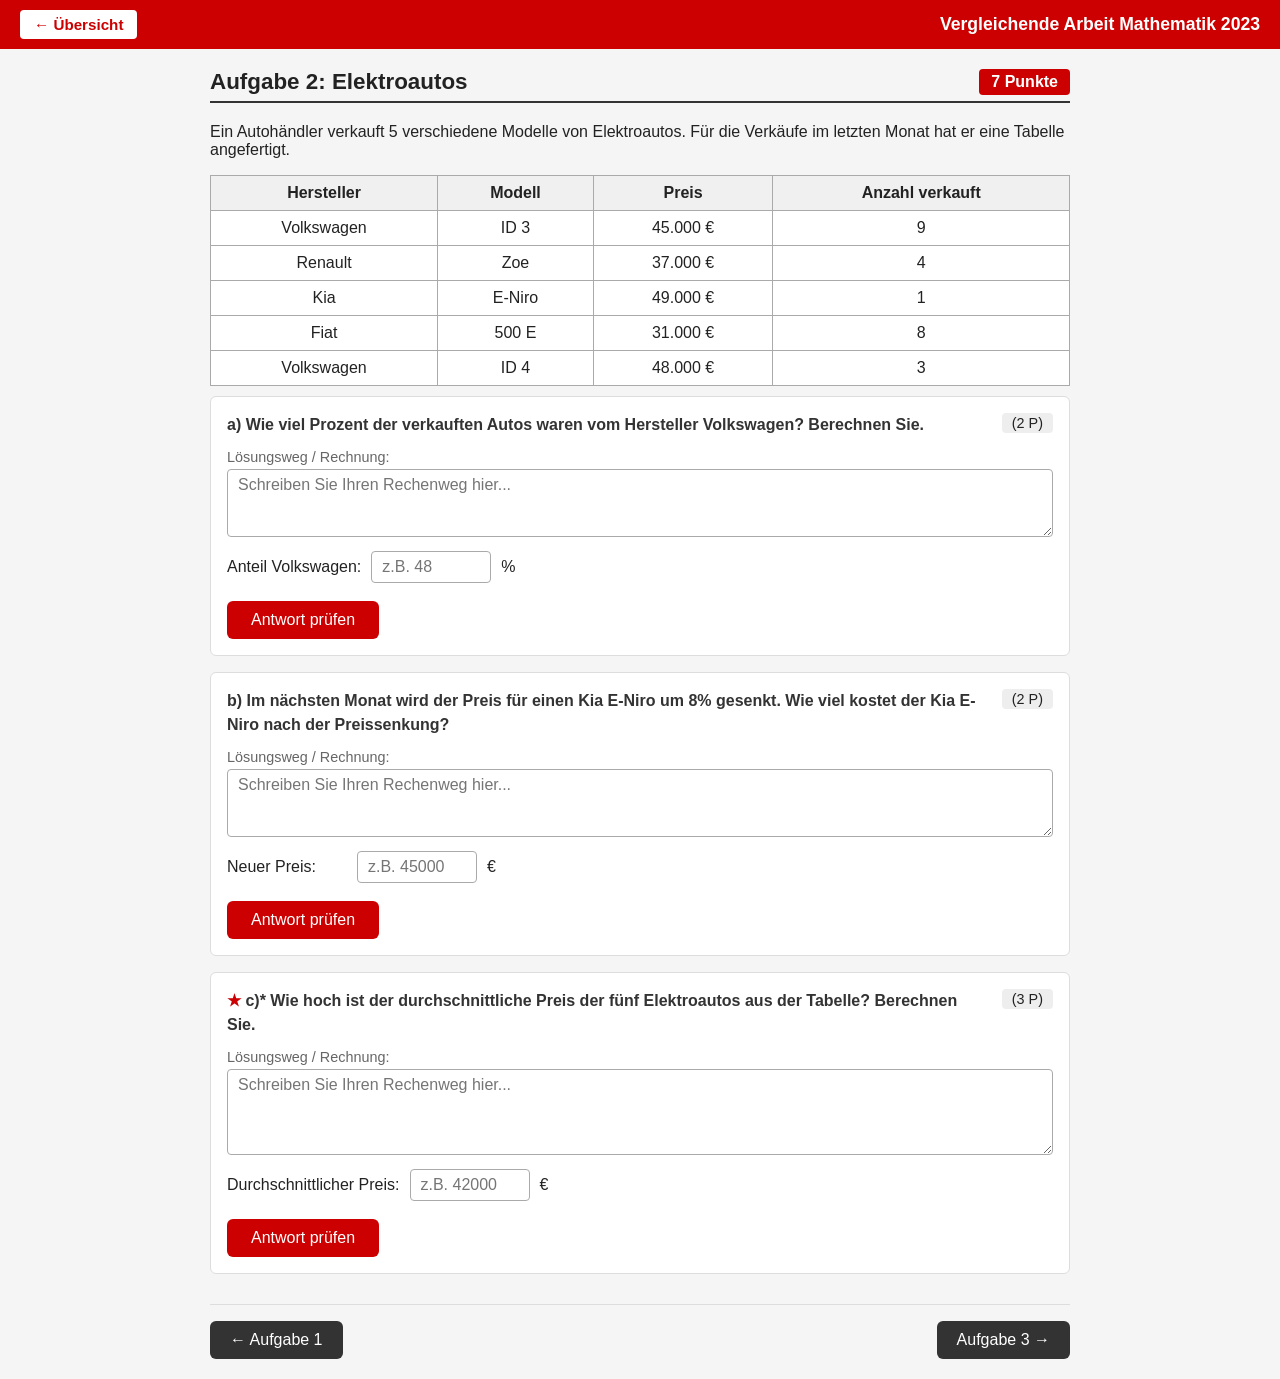
==== aufgabe2.html @ 85f67a40 "initial" ====
<!DOCTYPE html>
<html lang="de">
<head>
    <meta charset="UTF-8">
    <meta name="viewport" content="width=device-width, initial-scale=1.0">
    <title>Aufgabe 2 – Elektroautos</title>
    <link rel="stylesheet" href="style.css">
</head>
<body>
<div class="page-header">
    <a href="index.html" class="back-btn">← Übersicht</a>
    <h2>Vergleichende Arbeit Mathematik 2023</h2>
</div>
<div class="task-page">
    <div class="task-title">
        Aufgabe 2: Elektroautos
        <span class="pts-badge">7 Punkte</span>
    </div>
    <p style="margin-bottom:16px;">Ein Autohändler verkauft 5 verschiedene Modelle von Elektroautos. Für die Verkäufe im letzten Monat hat er eine Tabelle angefertigt.</p>

    <table>
        <thead>
            <tr><th>Hersteller</th><th>Modell</th><th>Preis</th><th>Anzahl verkauft</th></tr>
        </thead>
        <tbody>
            <tr><td>Volkswagen</td><td>ID 3</td><td>45.000 €</td><td>9</td></tr>
            <tr><td>Renault</td><td>Zoe</td><td>37.000 €</td><td>4</td></tr>
            <tr><td>Kia</td><td>E-Niro</td><td>49.000 €</td><td>1</td></tr>
            <tr><td>Fiat</td><td>500 E</td><td>31.000 €</td><td>8</td></tr>
            <tr><td>Volkswagen</td><td>ID 4</td><td>48.000 €</td><td>3</td></tr>
        </tbody>
    </table>

    <!-- 2a -->
    <div class="subtask" id="sub2a">
        <div class="subtask-header">
            <div class="subtask-label">a) Wie viel Prozent der verkauften Autos waren vom Hersteller Volkswagen? Berechnen Sie.</div>
            <div class="subtask-pts">(2 P)</div>
        </div>
        <div class="work-area">
            <label>Lösungsweg / Rechnung:</label>
            <textarea id="work2a" rows="3" placeholder="Schreiben Sie Ihren Rechenweg hier..."></textarea>
        </div>
        <div class="input-row">
            <label>Anteil Volkswagen:</label>
            <input type="text" id="in2a" placeholder="z.B. 48"> %
        </div>
        <button class="submit-btn" id="btn2a" onclick="submit2a()">Antwort prüfen</button>
        <div class="feedback" id="fb2a"></div>
    </div>

    <!-- 2b -->
    <div class="subtask" id="sub2b">
        <div class="subtask-header">
            <div class="subtask-label">b) Im nächsten Monat wird der Preis für einen Kia E-Niro um 8% gesenkt. Wie viel kostet der Kia E-Niro nach der Preissenkung?</div>
            <div class="subtask-pts">(2 P)</div>
        </div>
        <div class="work-area">
            <label>Lösungsweg / Rechnung:</label>
            <textarea id="work2b" rows="3" placeholder="Schreiben Sie Ihren Rechenweg hier..."></textarea>
        </div>
        <div class="input-row">
            <label>Neuer Preis:</label>
            <input type="text" id="in2b" placeholder="z.B. 45000"> €
        </div>
        <button class="submit-btn" id="btn2b" onclick="submit2b()">Antwort prüfen</button>
        <div class="feedback" id="fb2b"></div>
    </div>

    <!-- 2c* -->
    <div class="subtask star-task" id="sub2c">
        <div class="subtask-header">
            <div class="subtask-label">c)* Wie hoch ist der durchschnittliche Preis der fünf Elektroautos aus der Tabelle? Berechnen Sie.</div>
            <div class="subtask-pts">(3 P)</div>
        </div>
        <div class="work-area">
            <label>Lösungsweg / Rechnung:</label>
            <textarea id="work2c" rows="4" placeholder="Schreiben Sie Ihren Rechenweg hier..."></textarea>
        </div>
        <div class="input-row">
            <label>Durchschnittlicher Preis:</label>
            <input type="text" id="in2c" placeholder="z.B. 42000"> €
        </div>
        <button class="submit-btn" id="btn2c" onclick="submit2c()">Antwort prüfen</button>
        <div class="feedback" id="fb2c"></div>
    </div>

    <div class="nav-footer">
        <a href="aufgabe1.html">← Aufgabe 1</a>
        <a href="aufgabe3.html">Aufgabe 3 →</a>
    </div>
</div>
<script src="exam.js"></script>
<script>
function submit2a() {
    const ts = getTaskState('A2a');
    const firstTry = !ts.submitted;
    const val = parseGerman(document.getElementById('in2a').value);
    // VW: ID3=9, ID4=3 → 12 total; all=9+4+1+8+3=25; 12/25=48%
    const correct = approxEqual(val, 48, 0.5);
    let msg, pts = 0;
    if (correct) {
        msg = 'Richtig! VW-Autos: 9+3=12, Gesamt: 25. Anteil: 12/25 × 100 = 48 %';
        if (firstTry) pts = 2;
        document.getElementById('btn2a').disabled = true;
    } else {
        msg = 'Nicht korrekt. Tipp: Zählen Sie alle VW-Autos (ID3 + ID4) und teilen Sie durch die Gesamtzahl aller verkauften Autos.';
    }
    const fbText = (correct ? '✓ ' : '✗ ') + msg + (correct && pts > 0 ? ` <span class="points-earned">+${pts} Punkte</span>` : '');
    setTaskState('A2a', { submitted: true, correct, points: firstTry && correct ? pts : (ts.points || 0), feedbackText: fbText });
    const fb = document.getElementById('fb2a');
    fb.className = 'feedback ' + (correct ? 'correct' : 'incorrect');
    fb.innerHTML = fbText;
    fb.style.display = 'block';
}

function submit2b() {
    const ts = getTaskState('A2b');
    const firstTry = !ts.submitted;
    const val = parseGerman(document.getElementById('in2b').value);
    // 49000 × 0.92 = 45080
    const correct = approxEqual(val, 45080, 10);
    let msg, pts = 0;
    if (correct) {
        msg = 'Richtig! 49.000 € × (1 – 0,08) = 49.000 × 0,92 = 45.080 €';
        if (firstTry) pts = 2;
        document.getElementById('btn2b').disabled = true;
    } else {
        msg = 'Nicht korrekt. Tipp: Berechnen Sie 8% von 49.000 € und ziehen Sie diesen Betrag ab.';
    }
    const fbText = (correct ? '✓ ' : '✗ ') + msg + (correct && pts > 0 ? ` <span class="points-earned">+${pts} Punkte</span>` : '');
    setTaskState('A2b', { submitted: true, correct, points: firstTry && correct ? pts : (ts.points || 0), feedbackText: fbText });
    const fb = document.getElementById('fb2b');
    fb.className = 'feedback ' + (correct ? 'correct' : 'incorrect');
    fb.innerHTML = fbText;
    fb.style.display = 'block';
}

function submit2c() {
    const ts = getTaskState('A2c');
    const firstTry = !ts.submitted;
    const val = parseGerman(document.getElementById('in2c').value);
    // (45000+37000+49000+31000+48000)/5 = 210000/5 = 42000
    const correct = approxEqual(val, 42000, 10);
    let msg, pts = 0;
    if (correct) {
        msg = 'Richtig! (45.000 + 37.000 + 49.000 + 31.000 + 48.000) / 5 = 210.000 / 5 = 42.000 €';
        if (firstTry) pts = 3;
        document.getElementById('btn2c').disabled = true;
    } else {
        msg = 'Nicht korrekt. Tipp: Addieren Sie alle 5 Preise und teilen Sie durch 5 (Anzahl der Modelle).';
    }
    const fbText = (correct ? '✓ ' : '✗ ') + msg + (correct && pts > 0 ? ` <span class="points-earned">+${pts} Punkte</span>` : '');
    setTaskState('A2c', { submitted: true, correct, points: firstTry && correct ? pts : (ts.points || 0), feedbackText: fbText });
    const fb = document.getElementById('fb2c');
    fb.className = 'feedback ' + (correct ? 'correct' : 'incorrect');
    fb.innerHTML = fbText;
    fb.style.display = 'block';
}

// Restore
(function() {
    [['A2a','fb2a','btn2a'],['A2b','fb2b','btn2b'],['A2c','fb2c','btn2c']].forEach(([id,fb,btn]) => {
        const ts = getTaskState(id);
        if (ts.submitted) {
            const fbEl = document.getElementById(fb);
            if (fbEl) { fbEl.className='feedback '+(ts.correct?'correct':'incorrect'); fbEl.innerHTML=ts.feedbackText||''; fbEl.style.display='block'; }
            if (ts.correct) { const b=document.getElementById(btn); if(b) b.disabled=true; }
        }
    });
})();
</script>
</body>
</html>
---- style.css ----
/* style.css */
* {
    box-sizing: border-box;
    margin: 0;
    padding: 0;
}

body {
    font-family: Arial, sans-serif;
    font-size: 16px;
    background: #f5f5f5;
    color: #222;
    min-height: 100vh;
}

/* ── HEADER ── */
.page-header {
    background: #c00;
    color: white;
    padding: 10px 20px;
    display: flex;
    justify-content: space-between;
    align-items: center;
}
.page-header h2 { font-size: 1.1rem; }
.back-btn {
    background: white;
    color: #c00;
    border: none;
    padding: 6px 14px;
    border-radius: 4px;
    cursor: pointer;
    font-weight: bold;
    text-decoration: none;
    font-size: 0.95rem;
}

/* ── COVER ── */
.cover-page { max-width: 900px; margin: 0 auto; padding: 20px; }
.header {
    display: flex;
    justify-content: space-between;
    align-items: flex-start;
    border-bottom: 2px solid #c00;
    padding-bottom: 10px;
    margin-bottom: 20px;
}
.berlin-logo {
    display: flex;
    align-items: center;
    gap: 8px;
    border: 2px solid #c00;
    padding: 6px 12px;
    border-radius: 4px;
}
.berlin-text { color: #c00; font-weight: bold; font-size: 1.2rem; }
.bear { font-size: 1.4rem; }
.cover-content h1 {
    font-size: 1.8rem;
    text-align: center;
    margin-bottom: 16px;
    line-height: 1.3;
}
.cover-content h2 { text-align: center; margin: 12px 0 4px; font-size: 1.3rem; }
.cover-content h3 { text-align: center; margin-bottom: 16px; font-weight: normal; }
.cover-content ul { margin: 0 0 16px 24px; line-height: 1.6; }
.info-grid {
    display: grid;
    grid-template-columns: auto 1fr;
    gap: 6px 16px;
    margin: 16px 0;
}
.hints-box {
    border: 1px solid #333;
    padding: 12px 16px;
    margin: 16px 0;
    border-radius: 4px;
    background: #fff;
}
.hints-box ul { margin-left: 20px; margin-top: 6px; line-height: 1.7; }
.student-info {
    display: flex;
    gap: 16px;
    align-items: center;
    flex-wrap: wrap;
    background: #fff;
    border: 1px solid #aaa;
    padding: 12px;
    border-radius: 4px;
    margin-bottom: 20px;
}
.student-info label { display: flex; align-items: center; gap: 8px; }
.student-info input {
    border: 1px solid #aaa;
    border-bottom: 2px solid #333;
    background: transparent;
    padding: 4px 8px;
    font-size: 1rem;
    outline: none;
    border-radius: 4px;
    width: 180px;
}
.student-info button {
    background: #c00;
    color: white;
    border: none;
    padding: 6px 16px;
    border-radius: 4px;
    cursor: pointer;
    font-size: 0.95rem;
}

/* ── SCORE OVERVIEW ── */
.score-overview {
    background: white;
    border: 1px solid #ddd;
    border-radius: 6px;
    padding: 16px;
    margin-bottom: 20px;
}
.score-overview h3 { margin-bottom: 12px; color: #c00; }
#scoreGrid {
    display: grid;
    grid-template-columns: repeat(auto-fill, minmax(130px, 1fr));
    gap: 8px;
    margin-bottom: 12px;
}
.score-item {
    background: #f0f0f0;
    border-radius: 4px;
    padding: 8px;
    text-align: center;
    font-size: 0.9rem;
}
.score-item .pts { font-size: 1.2rem; font-weight: bold; color: #c00; }
.total-score { font-size: 1.2rem; font-weight: bold; text-align: right; }

/* ── NAV GRID ── */
.task-nav h3 { margin-bottom: 12px; }
.nav-grid {
    display: grid;
    grid-template-columns: repeat(auto-fill, minmax(180px, 1fr));
    gap: 12px;
}
.nav-btn {
    background: white;
    border: 2px solid #c00;
    color: #c00;
    padding: 16px 12px;
    border-radius: 6px;
    text-align: center;
    text-decoration: none;
    display: block;
    transition: background 0.2s, color 0.2s;
    font-weight: bold;
    line-height: 1.4;
}
.nav-btn:hover { background: #c00; color: white; }
.nav-btn small { font-weight: normal; font-size: 0.85rem; }

/* ── TASK PAGE ── */
.task-page { max-width: 900px; margin: 0 auto; padding: 20px; }
.task-title {
    font-size: 1.4rem;
    font-weight: bold;
    border-bottom: 2px solid #333;
    padding-bottom: 6px;
    margin-bottom: 20px;
    display: flex;
    justify-content: space-between;
    align-items: center;
}
.task-title .pts-badge {
    background: #c00;
    color: white;
    padding: 4px 12px;
    border-radius: 4px;
    font-size: 1rem;
}

/* ── SUBTASK ── */
.subtask {
    background: white;
    border: 1px solid #ddd;
    border-radius: 6px;
    padding: 16px;
    margin-bottom: 16px;
}
.subtask-header {
    display: flex;
    justify-content: space-between;
    align-items: flex-start;
    margin-bottom: 12px;
}
.subtask-label {
    font-weight: bold;
    font-size: 1rem;
    color: #333;
    flex: 1;
    line-height: 1.5;
}
.subtask-pts {
    background: #eee;
    padding: 2px 10px;
    border-radius: 4px;
    font-size: 0.9rem;
    white-space: nowrap;
    margin-left: 12px;
}
.star-task .subtask-label::before { content: "★ "; color: #c00; }

/* ── INPUTS ── */
input[type=text], input[type=number], textarea {
    border: 1px solid #aaa;
    border-radius: 4px;
    padding: 6px 10px;
    font-size: 1rem;
    outline: none;
    width: 100%;
    font-family: Arial, sans-serif;
}
input[type=text]:focus, input[type=number]:focus, textarea:focus {
    border-color: #c00;
    box-shadow: 0 0 0 2px rgba(200,0,0,0.15);
}
textarea { resize: vertical; min-height: 60px; }

/* ── RADIO / CHECKBOX ── */
.options { display: flex; flex-wrap: wrap; gap: 12px; margin: 10px 0; }
.option-label {
    display: flex;
    align-items: center;
    gap: 8px;
    cursor: pointer;
    padding: 8px 14px;
    border: 2px solid #ddd;
    border-radius: 6px;
    background: white;
    transition: border-color 0.2s;
    font-size: 1rem;
}
.option-label:hover { border-color: #c00; }
.option-label input { width: auto; }
.option-label.selected { border-color: #c00; background: #fff5f5; }

/* ── BUTTONS ── */
.submit-btn {
    background: #c00;
    color: white;
    border: none;
    padding: 10px 24px;
    border-radius: 6px;
    cursor: pointer;
    font-size: 1rem;
    margin-top: 10px;
    transition: background 0.2s;
}
.submit-btn:hover { background: #a00; }
.submit-btn:disabled { background: #aaa; cursor: not-allowed; }

/* ── FEEDBACK ── */
.feedback {
    margin-top: 10px;
    padding: 10px 14px;
    border-radius: 6px;
    font-size: 0.95rem;
    display: none;
}
.feedback.correct {
    background: #e6f9ec;
    border: 1px solid #4caf50;
    color: #2e7d32;
    display: block;
}
.feedback.incorrect {
    background: #fdecea;
    border: 1px solid #f44336;
    color: #b71c1c;
    display: block;
}
.feedback.info {
    background: #e3f2fd;
    border: 1px solid #2196f3;
    color: #0d47a1;
    display: block;
}

/* ── NUMBER LINE (Task 1a) ── */
.number-line-container {
    position: relative;
    margin: 20px 0;
    padding: 10px 0;
}
#numberLineCanvas {
    width: 100%;
    max-width: 600px;
    cursor: pointer;
    display: block;
    margin: 0 auto;
}

/* ── FRACTION GRID (Task 1b) ── */
.fraction-grid-canvas { display: block; margin: 10px auto; }

/* ── INLINE INPUT ROW ── */
.input-row {
    display: flex;
    align-items: center;
    gap: 10px;
    margin: 8px 0;
    flex-wrap: wrap;
}
.input-row label { min-width: 120px; }
.input-row input[type=text], .input-row input[type=number] {
    width: 120px;
}

/* ── TABLE ── */
table {
    border-collapse: collapse;
    width: 100%;
    margin: 10px 0;
    background: white;
}
th, td {
    border: 1px solid #aaa;
    padding: 8px 12px;
    text-align: center;
}
th { background: #f0f0f0; font-weight: bold; }
td input { width: 100px; text-align: center; }

/* ── CHART CANVAS ── */
.chart-container { margin: 10px 0; overflow-x: auto; }
canvas { max-width: 100%; }

/* ── NAV FOOTER ── */
.nav-footer {
    display: flex;
    justify-content: space-between;
    margin-top: 30px;
    padding-top: 16px;
    border-top: 1px solid #ddd;
    flex-wrap: wrap;
    gap: 10px;
}
.nav-footer a, .nav-footer button {
    background: #333;
    color: white;
    border: none;
    padding: 10px 20px;
    border-radius: 6px;
    text-decoration: none;
    cursor: pointer;
    font-size: 1rem;
}
.nav-footer a:hover, .nav-footer button:hover { background: #555; }

/* ── COORDINATE SYSTEM ── */
.coord-canvas { display: block; margin: 10px auto; cursor: crosshair; }

/* ── PIE CHART ── */
.pie-container { position: relative; display: inline-block; }

/* ── RESPONSIVE ── */
@media (max-width: 600px) {
    .task-title { font-size: 1.1rem; }
    .nav-grid { grid-template-columns: 1fr 1fr; }
    .options { flex-direction: column; }
    .info-grid { grid-template-columns: 1fr; }
}

/* ── CORRECT/INCORRECT highlights ── */
.subtask.correct-state { border-color: #4caf50; border-width: 2px; }
.subtask.incorrect-state { border-color: #f44336; border-width: 2px; }

/* ── POINTS EARNED BADGE ── */
.points-earned {
    display: inline-block;
    background: #4caf50;
    color: white;
    padding: 2px 10px;
    border-radius: 12px;
    font-size: 0.9rem;
    margin-left: 10px;
}
.points-zero {
    display: inline-block;
    background: #f44336;
    color: white;
    padding: 2px 10px;
    border-radius: 12px;
    font-size: 0.9rem;
    margin-left: 10px;
}

/* Work area */
.work-area {
    margin: 10px 0;
}
.work-area label { display: block; font-size: 0.9rem; color: #666; margin-bottom: 4px; }

/* Quader net drawing */
.quader-net { display: block; margin: 0 auto; }

/* ── SLIDER on numberline ── */
.nl-marker { fill: #c00; }
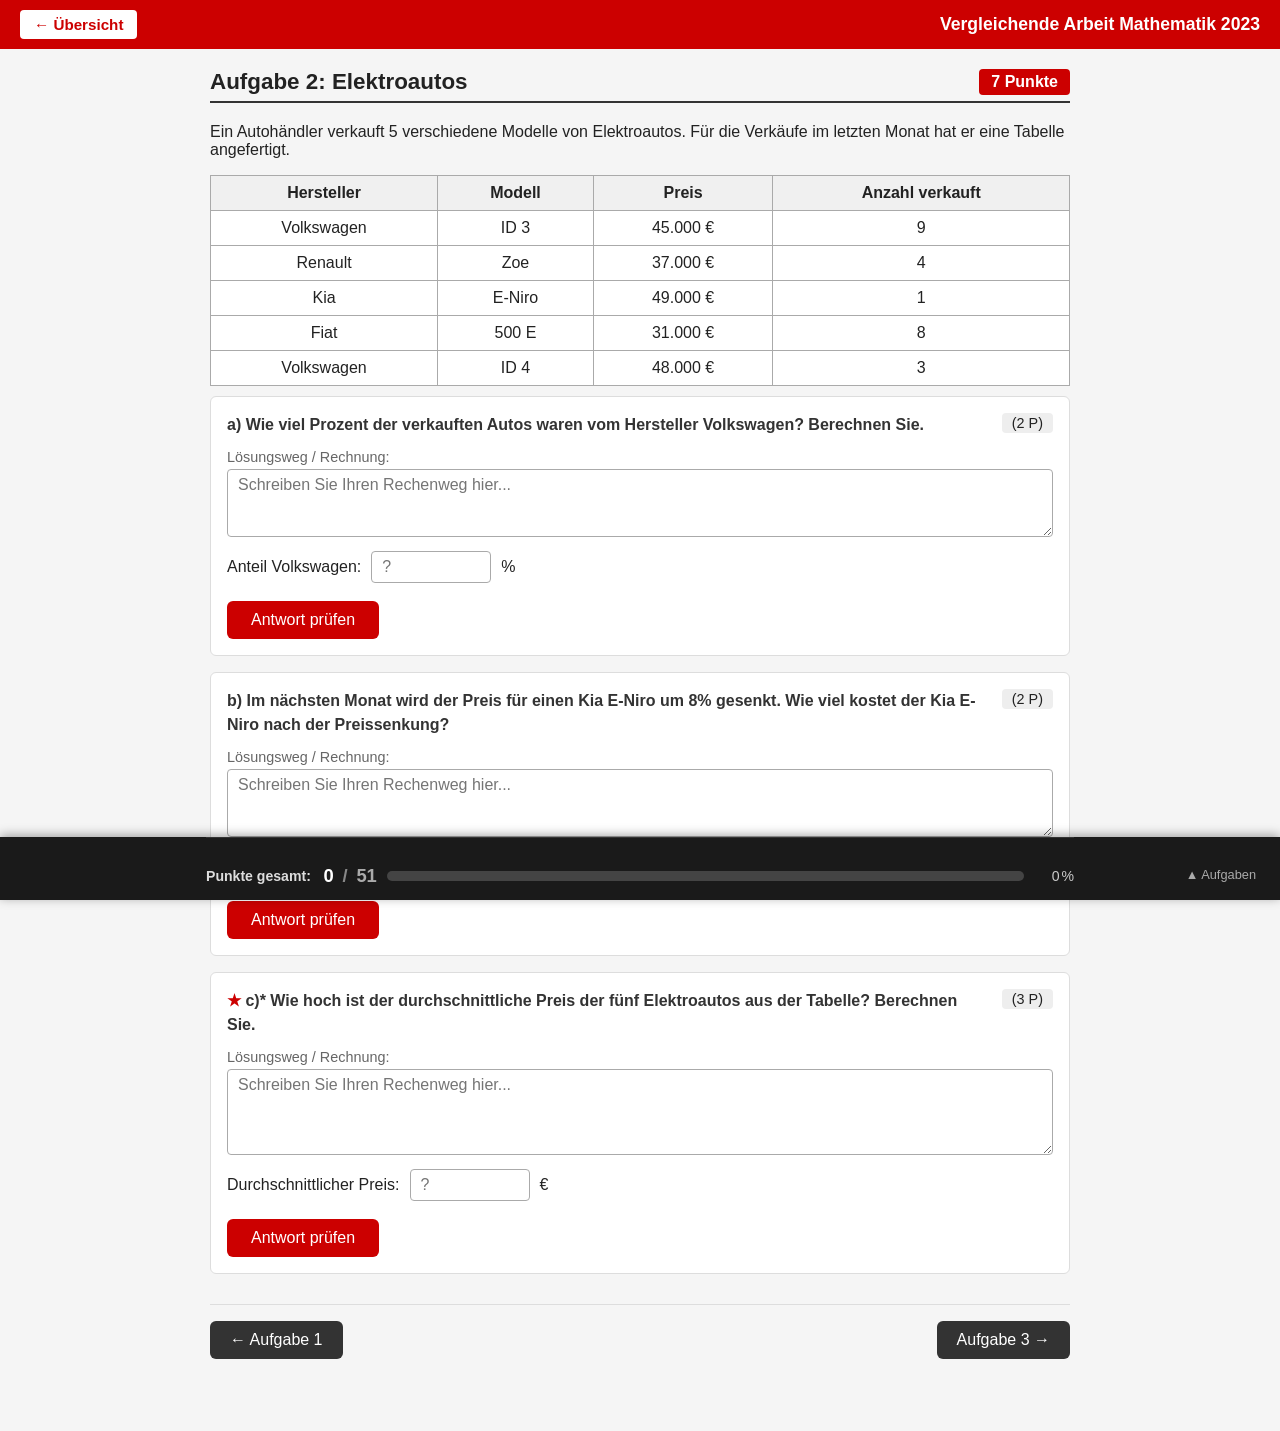
==== commit 9726c7d5: "fix disclosing solutions" ====
--- a/aufgabe2.html
+++ b/aufgabe2.html
@@ -43,7 +43,7 @@
         </div>
         <div class="input-row">
             <label>Anteil Volkswagen:</label>
-            <input type="text" id="in2a" placeholder="z.B. 48"> %
+            <input type="text" id="in2a" placeholder="?"> %
         </div>
         <button class="submit-btn" id="btn2a" onclick="submit2a()">Antwort prüfen</button>
         <div class="feedback" id="fb2a"></div>
@@ -61,7 +61,7 @@
         </div>
         <div class="input-row">
             <label>Neuer Preis:</label>
-            <input type="text" id="in2b" placeholder="z.B. 45000"> €
+            <input type="text" id="in2b" placeholder="?"> €
         </div>
         <button class="submit-btn" id="btn2b" onclick="submit2b()">Antwort prüfen</button>
         <div class="feedback" id="fb2b"></div>
@@ -79,7 +79,7 @@
         </div>
         <div class="input-row">
             <label>Durchschnittlicher Preis:</label>
-            <input type="text" id="in2c" placeholder="z.B. 42000"> €
+            <input type="text" id="in2c" placeholder="?"> €
         </div>
         <button class="submit-btn" id="btn2c" onclick="submit2c()">Antwort prüfen</button>
         <div class="feedback" id="fb2c"></div>
--- a/style.css
+++ b/style.css
@@ -404,4 +404,166 @@
 .quader-net { display: block; margin: 0 auto; }
 
 /* ── SLIDER on numberline ── */
-.nl-marker { fill: #c00; }+.nl-marker { fill: #c00; }
+
+/* ══════════════════════════════════════════════════════════════════════════
+   FLOATING SCORE BAR
+   ══════════════════════════════════════════════════════════════════════════ */
+
+#globalScoreBar {
+    position: fixed;
+    bottom: 0;
+    left: 0;
+    right: 0;
+    z-index: 200;
+    background: #1a1a1a;
+    color: #fff;
+    box-shadow: 0 -2px 10px rgba(0,0,0,.35);
+    font-size: 0.92rem;
+    transition: height 0.2s;
+}
+
+#gsb-inner {
+    max-width: 900px;
+    margin: 0 auto;
+    padding: 0 16px;
+}
+
+/* ── always-visible total row ── */
+#gsb-total {
+    display: flex;
+    align-items: center;
+    gap: 10px;
+    height: 48px;
+    flex-wrap: nowrap;
+    overflow: hidden;
+}
+
+#gsb-label {
+    font-weight: bold;
+    white-space: nowrap;
+    color: #ddd;
+    font-size: 0.88rem;
+}
+
+#gsb-fraction {
+    font-size: 1.15rem;
+    font-weight: bold;
+    white-space: nowrap;
+    min-width: 56px;
+    text-align: right;
+}
+
+#gsb-earned { color: #fff; }
+#gsb-sep    { color: #888; }
+#gsb-max    { color: #aaa; }
+
+/* progress track */
+#gsb-bar-track {
+    flex: 1;
+    min-width: 60px;
+    height: 10px;
+    background: #444;
+    border-radius: 5px;
+    overflow: hidden;
+}
+#gsb-bar-fill {
+    height: 100%;
+    border-radius: 5px;
+    background: #43a047;
+    transition: width 0.4s ease, background 0.4s ease;
+    width: 0%;
+}
+
+#gsb-pct {
+    font-size: 0.88rem;
+    color: #ccc;
+    white-space: nowrap;
+    min-width: 40px;
+    text-align: right;
+}
+
+/* ── toggle button ── */
+#gsb-toggle {
+    background: none;
+    border: none;
+    color: #aaa;
+    cursor: pointer;
+    font-size: 0.8rem;
+    padding: 4px 8px;
+    border-radius: 4px;
+    white-space: nowrap;
+    position: absolute;
+    bottom: 14px;
+    right: 16px;
+    transition: color 0.15s, background 0.15s;
+}
+#gsb-toggle:hover {
+    color: #fff;
+    background: #333;
+}
+
+/* ── breakdown panel (shown when expanded) ── */
+#gsb-breakdown {
+    border-top: 1px solid #333;
+    padding: 10px 0 4px;
+    display: flex;
+    flex-direction: column;
+    gap: 6px;
+}
+
+.gsb-row {
+    display: flex;
+    align-items: center;
+    gap: 10px;
+    padding: 2px 0;
+}
+
+.gsb-name {
+    min-width: 160px;
+    color: #ccc;
+    font-size: 0.85rem;
+    white-space: nowrap;
+}
+.gsb-name small {
+    color: #888;
+    font-size: 0.78rem;
+}
+
+.gsb-pts {
+    min-width: 44px;
+    text-align: right;
+    font-weight: bold;
+    font-size: 0.9rem;
+    color: #fff;
+    white-space: nowrap;
+}
+
+.gsb-mini-track {
+    flex: 1;
+    height: 7px;
+    background: #444;
+    border-radius: 4px;
+    overflow: hidden;
+    min-width: 40px;
+}
+.gsb-mini-fill {
+    display: block;
+    height: 100%;
+    border-radius: 4px;
+    transition: width 0.4s ease;
+}
+
+/* ── body padding so content isn't hidden behind the bar ── */
+body { padding-bottom: 52px; }
+
+/* ── expanded state adds more height ── */
+#globalScoreBar.expanded { /* height grows naturally */ }
+
+/* ── Responsive tweaks ── */
+@media (max-width: 500px) {
+    #gsb-label  { display: none; }
+    #gsb-toggle { font-size: 0.72rem; padding: 3px 6px; bottom: 12px; right: 8px; }
+    .gsb-name   { min-width: 110px; font-size: 0.78rem; }
+    #gsb-fraction { font-size: 1rem; }
+}
